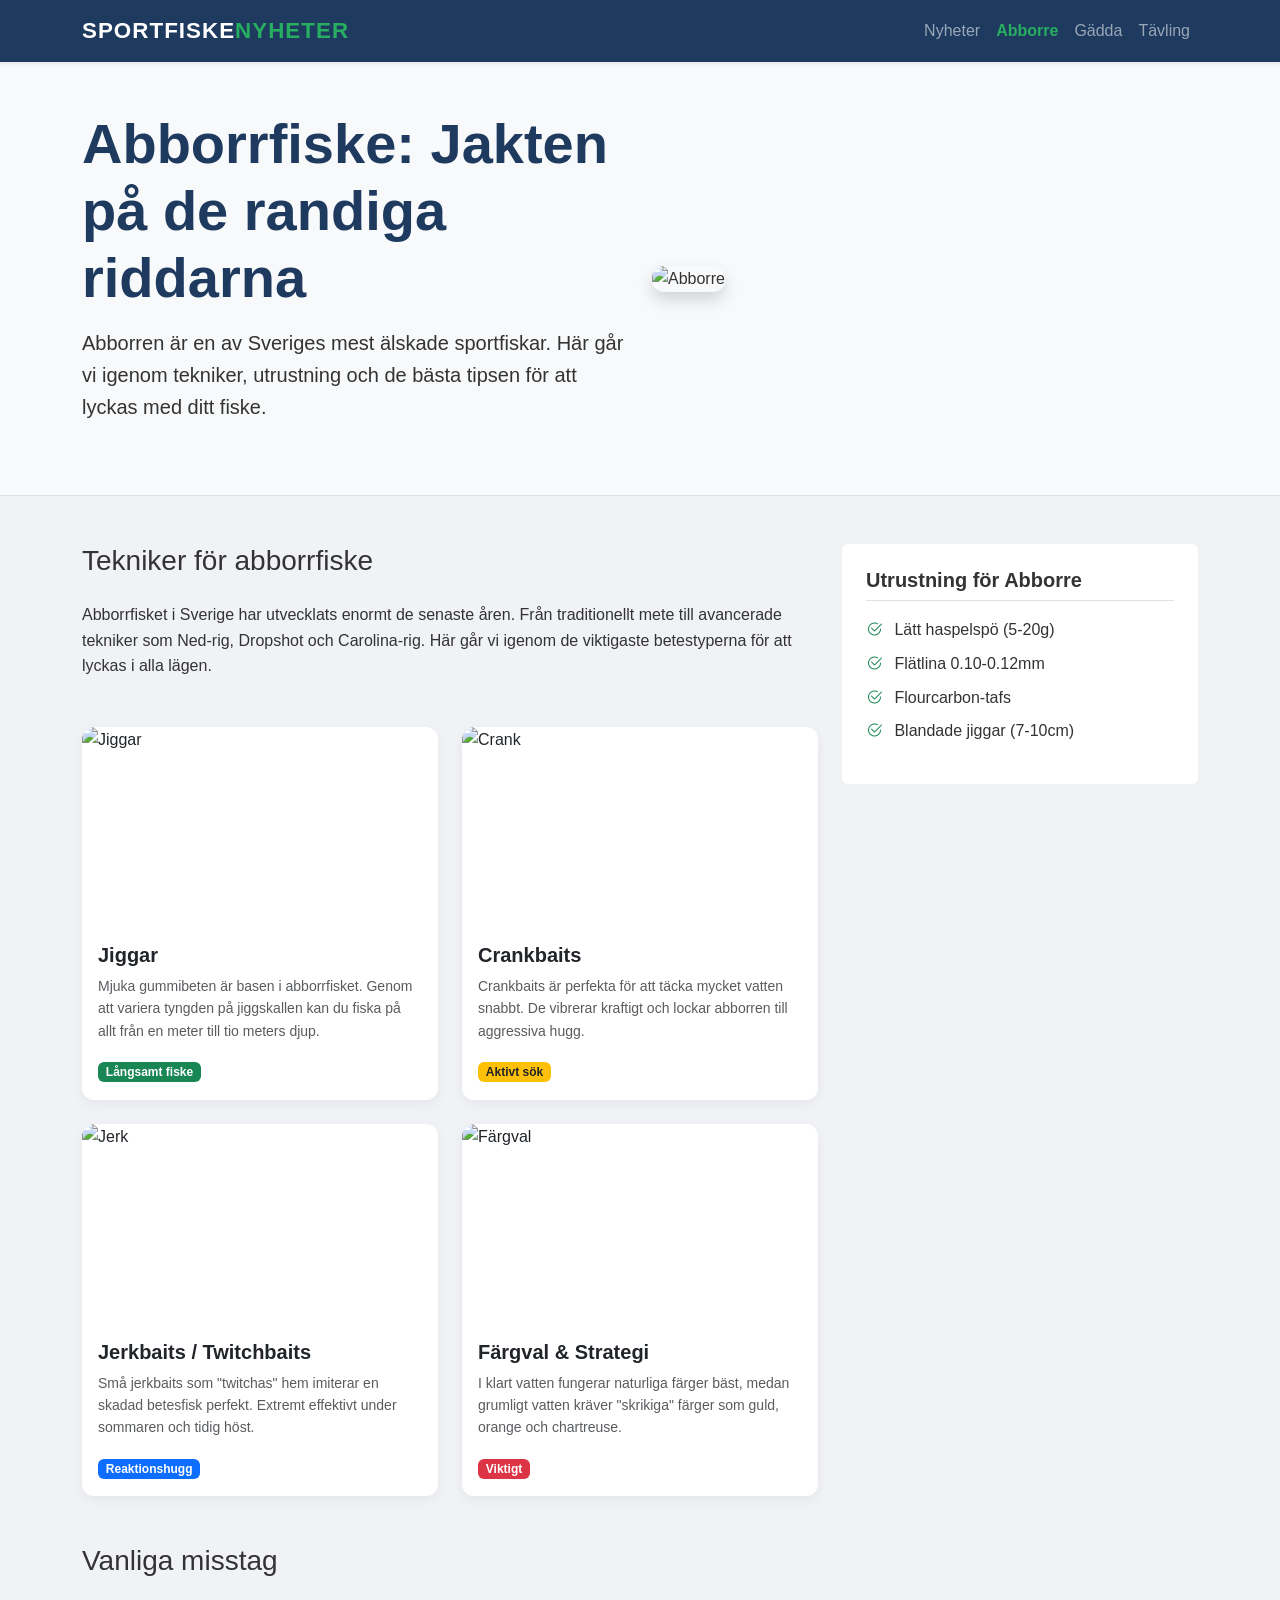
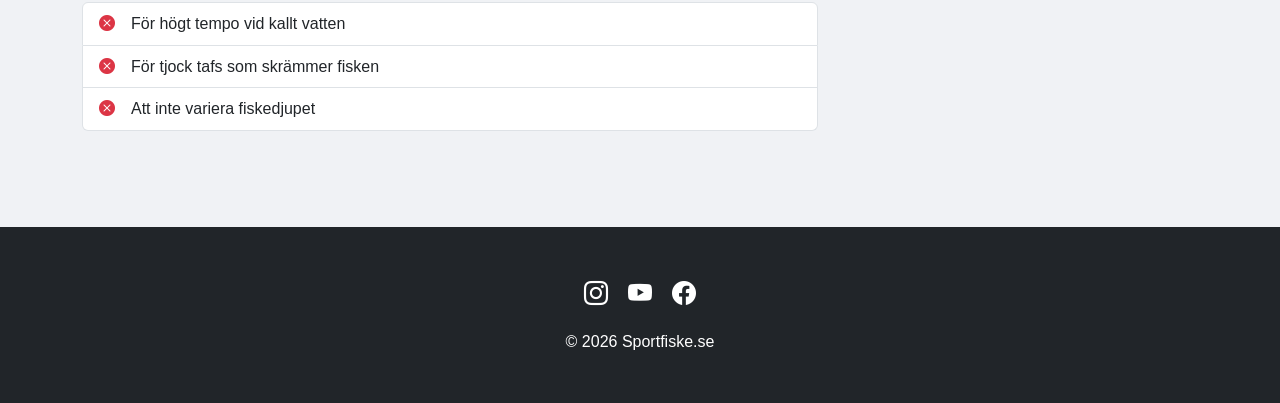
==== abborre.html @ f79cb2de "created abborre and gadda pages" ====
<!DOCTYPE html>
<html lang="sv">
<head>
    <meta charset="UTF-8">
    <meta name="viewport" content="width=device-width, initial-scale=1.0">
    <title>Abborrfiske - Sportfiske Nyheter</title>
    <!-- Bootstrap 5 CSS via CDN -->
    <link href="https://cdn.jsdelivr.net/npm/bootstrap@5.3.2/dist/css/bootstrap.min.css" rel="stylesheet">
    <!-- Bootstrap Icons via CDN -->
    <link rel="stylesheet" href="https://cdn.jsdelivr.net/npm/bootstrap-icons@1.11.1/font/bootstrap-icons.css">
    <!-- Custom CSS -->
    <link rel="stylesheet" href="styles.css">
</head>
<body>

    <!-- Navbar - Identisk navbar på alla sidor för att hålla navigeringen konsekvent -->
    <nav class="navbar navbar-expand-lg navbar-dark shadow-sm">
        <div class="container">
            <a class="navbar-brand logo-text" href="index.html">
                SPORTFISKE<span>NYHETER</span>
            </a>
            <button class="navbar-toggler" type="button" data-bs-toggle="collapse" data-bs-target="#navbarNav" aria-controls="navbarNav" aria-expanded="false" aria-label="Toggle navigation">
                <span class="navbar-toggler-icon"></span>
            </button>
            <div class="collapse navbar-collapse" id="navbarNav">
                <ul class="navbar-nav ms-auto">
                    <li class="nav-item">
                        <a class="nav-link" href="index.html">Nyheter</a>
                    </li>
                    <li class="nav-item">
                        <a class="nav-link active" aria-current="page" href="abborre.html">Abborre</a>
                    </li>
                    <li class="nav-item">
                        <a class="nav-link" href="gadda.html">Gädda</a>
                    </li>
                    <li class="nav-item">
                        <a class="nav-link" href="tavling.html">Tävling</a>
                    </li>
                </ul>
            </div>
        </div>
    </nav>

    <!-- Header - Här har jag valt en ljus header med en bild för att ge sidan lite mer karaktär -->
    <header class="py-5 mb-5 bg-light border-bottom">
        <div class="container">
            <div class="row align-items-center">
                <div class="col-lg-6">
                    <h1 class="display-4 fw-bold mb-3">Abborrfiske: Jakten på de randiga riddarna</h1>
                    <p class="lead mb-4">Abborren är en av Sveriges mest älskade sportfiskar. Här går vi igenom tekniker, utrustning och de bästa tipsen för att lyckas med ditt fiske.</p>
                </div>
                <div class="col-lg-6">
                    <img src="abborre.jpg" class="img-fluid rounded shadow" alt="Abborre">
                </div>
            </div>
        </div>
    </header>

    <!-- Content - Jag delar upp innehållet i två kolumner för att få plats med både info och utrustningstips -->
    <main class="container mb-5">
        <div class="row">
            <div class="col-lg-8">
                <section class="mb-5">
                    <h2 class="h3 mb-4">Tekniker för abborrfiske</h2>
                    <p>Abborrfisket i Sverige har utvecklats enormt de senaste åren. Från traditionellt mete till avancerade tekniker som Ned-rig, Dropshot och Carolina-rig. Här går vi igenom de viktigaste betestyperna för att lyckas i alla lägen.</p>
                </section>

                <div class="row g-4 mb-5">
                    <!-- Sektion: Jiggar - Jag använder cards här för att presentera olika typer av beten -->
                    <div class="col-md-6">
                        <div class="card h-100 overflow-hidden">
                            <img src="abborrejigg.avif" class="card-img-top img-fluid rounded object-fit-cover" style="height: 200px;" alt="Jiggar">
                            <div class="card-body">
                                <h5 class="card-title fw-bold">Jiggar</h5>
                                <p class="card-text small text-muted">Mjuka gummibeten är basen i abborrfisket. Genom att variera tyngden på jiggskallen kan du fiska på allt från en meter till tio meters djup.</p>
                                <span class="badge bg-success">Långsamt fiske</span>
                            </div>
                        </div>
                    </div>
                    <!-- Sektion: Crank -->
                    <div class="col-md-6">
                        <div class="card h-100 overflow-hidden">
                            <img src="abborrecrank.avif" class="card-img-top img-fluid rounded object-fit-cover" style="height: 200px;" alt="Crank">
                            <div class="card-body">
                                <h5 class="card-title fw-bold">Crankbaits</h5>
                                <p class="card-text small text-muted">Crankbaits är perfekta för att täcka mycket vatten snabbt. De vibrerar kraftigt och lockar abborren till aggressiva hugg.</p>
                                <span class="badge bg-warning text-dark">Aktivt sök</span>
                            </div>
                        </div>
                    </div>
                    <!-- Sektion: Jerk -->
                    <div class="col-md-6">
                        <div class="card h-100 overflow-hidden">
                            <img src="abborrejerk.avif" class="card-img-top img-fluid rounded object-fit-cover" style="height: 200px;" alt="Jerk">
                            <div class="card-body">
                                <h5 class="card-title fw-bold">Jerkbaits / Twitchbaits</h5>
                                <p class="card-text small text-muted">Små jerkbaits som "twitchas" hem imiterar en skadad betesfisk perfekt. Extremt effektivt under sommaren och tidig höst.</p>
                                <span class="badge bg-primary">Reaktionshugg</span>
                            </div>
                        </div>
                    </div>
                    <!-- Sektion: Färgval -->
                    <div class="col-md-6">
                        <div class="card h-100 overflow-hidden">
                            <img src="abborrecolurful.jpeg" class="card-img-top img-fluid rounded object-fit-cover" style="height: 200px;" alt="Färgval">
                            <div class="card-body">
                                <h5 class="card-title fw-bold">Färgval & Strategi</h5>
                                <p class="card-text small text-muted">I klart vatten fungerar naturliga färger bäst, medan grumligt vatten kräver "skrikiga" färger som guld, orange och chartreuse.</p>
                                <span class="badge bg-danger">Viktigt</span>
                            </div>
                        </div>
                    </div>
                </div>

                <!-- Vanliga misstag -->
                <section class="mb-5">
                    <h2 class="h3 mb-4">Vanliga misstag</h2>
                    <ul class="list-group border-0">
                        <li class="list-group-item d-flex align-items-center"><i class="bi bi-x-circle-fill text-danger me-3"></i> För högt tempo vid kallt vatten</li>
                        <li class="list-group-item d-flex align-items-center"><i class="bi bi-x-circle-fill text-danger me-3"></i> För tjock tafs som skrämmer fisken</li>
                        <li class="list-group-item d-flex align-items-center"><i class="bi bi-x-circle-fill text-danger me-3"></i> Att inte variera fiskedjupet</li>
                    </ul>
                </section>
            </div>

            <div class="col-lg-4">
                <!-- Sidebar - Här har jag lagt till en lista på bra utrustning för abborre -->
                <div class="p-4 bg-white rounded">
                    <h3 class="h5 mb-3 fw-bold border-bottom pb-2">Utrustning för Abborre</h3>
                    <ul class="list-unstyled">
                        <li class="mb-2"><i class="bi bi-check2-circle text-success me-2"></i> Lätt haspelspö (5-20g)</li>
                        <li class="mb-2"><i class="bi bi-check2-circle text-success me-2"></i> Flätlina 0.10-0.12mm</li>
                        <li class="mb-2"><i class="bi bi-check2-circle text-success me-2"></i> Flourcarbon-tafs</li>
                        <li class="mb-2"><i class="bi bi-check2-circle text-success me-2"></i> Blandade jiggar (7-10cm)</li>
                    </ul>
                </div>
            </div>
        </div>
    </main>

    <!-- Footer -->
    <footer class="bg-dark text-white py-5 text-center mt-5">
        <div class="container">
            <div class="mb-3">
                <a href="#" class="text-white me-3 text-decoration-none"><i class="bi bi-instagram fs-4"></i></a>
                <a href="#" class="text-white me-3 text-decoration-none"><i class="bi bi-youtube fs-4"></i></a>
                <a href="#" class="text-white text-decoration-none"><i class="bi bi-facebook fs-4"></i></a>
            </div>
            <p class="mb-0">&copy; 2026 Sportfiske.se</p>
        </div>
    </footer>

    <!-- Bootstrap 5 JS via CDN -->
    <script src="https://cdn.jsdelivr.net/npm/bootstrap@5.3.2/dist/js/bootstrap.bundle.min.js"></script>
</body>
</html>
---- styles.css ----
/* Custom styles for Sportfiske Nyheter */

body {
    font-family: 'Segoe UI', Roboto, Helvetica, Arial, sans-serif;
    background-color: #f0f2f5;
    color: #333;
    line-height: 1.6;
}

/* Den här färgen valde jag för att den känns seriös och passar sportfiske-temat */
h1, h2, h3, h4, h5, h6 {
    font-weight: 700;
    color: #1E3A5F;
}

.logo-text {
    font-weight: 800;
    font-size: 1.4rem;
    letter-spacing: 1px;
    color: white;
}

.logo-text span {
    color: #27ae60;
}

section {
    margin-bottom: 40px;
}

/* Jag valde en gradient här för att navbaren ska kännas lite modernare */
.navbar {
    background: #1E3A5F;
    box-shadow: 0 4px 15px rgba(0,0,0,0.2);
}

.navbar-brand {
    font-weight: 700;
    letter-spacing: 1px;
}

.nav-link {
    transition: 0.2s;
}

.nav-link:hover {
    color: #27ae60 !important;
}

.nav-link.active {
    color: #27ae60 !important;
    font-weight: 600;
}

/* Här fixar jag så att texten i hero-sektionen alltid hamnar längst ner i bilden */
.hero-section {
    position: relative;
    background: url('abborre.jpg');
    background-size: cover;
    background-position: center;
    color: white;
    height: 400px;
    display: flex;
    align-items: flex-end;
    padding-bottom: 60px;
    margin-bottom: 0;
}

.hero-section::before {
    content: "";
    position: absolute;
    inset: 0;
    background: rgba(0,0,0,0.75); /* starkare än tidigare */
}

.hero-section .container {
    position: relative;
    z-index: 2;
}

.hero-section h1 {
    color: #ffffff;
    font-weight: 800;
    text-shadow: 0 3px 15px rgba(0,0,0,0.8);
}

.hero-section p {
    color: #f1f1f1;
    font-size: 1.1rem;
}

.object-fit-cover {
    object-fit: cover;
}

/* Förbättrade cards */
.card {
    border-radius: 12px;
    border: none;
    box-shadow: 0 4px 12px rgba(0,0,0,0.05);
    transition: all 0.3s ease;
}

/* Här sätter jag lite hover-effekt på cards för att få mer liv i sidan när man hovrar */
.card:hover {
    transform: translateY(-6px);
    box-shadow: 0 15px 30px rgba(0,0,0,0.15);
    cursor: pointer;
}

/* Sidebar styling */
aside .bg-white, aside .card {
    box-shadow: 0 10px 25px rgba(0,0,0,0.08) !important;
}

/* Custom button color to match fishing theme */
/* Den här gröna färgen använder jag för alla knappar för att matcha accentfärgen i loggan */
.btn-success {
    background-color: #27ae60;
    border-color: #27ae60;
    padding: 10px 20px;
    font-weight: 600;
    border-radius: 8px;
    transition: all 0.2s ease;
}

.btn-success:hover {
    background-color: #219150;
    border-color: #219150;
    transform: scale(1.02);
}

/* Bildjusteringar */
.img-fluid.rounded {
    border-radius: 12px !important;
}
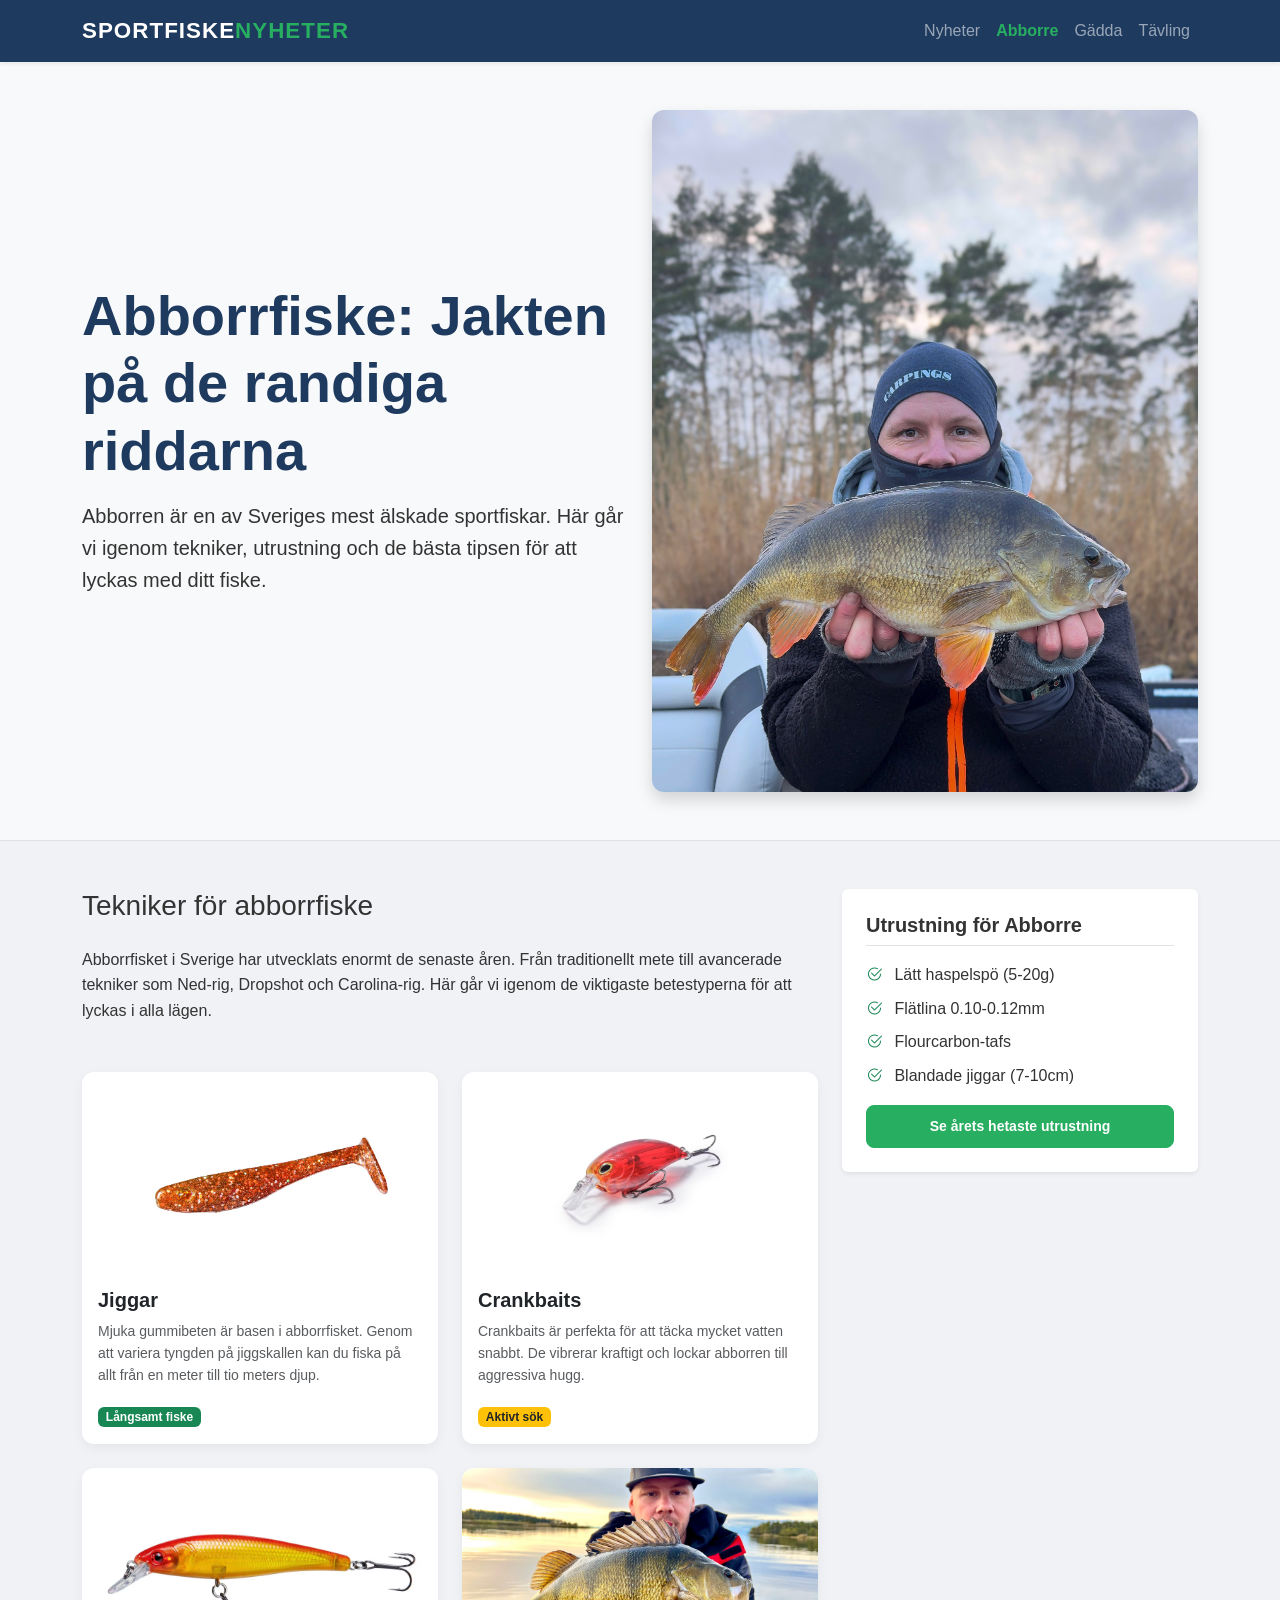
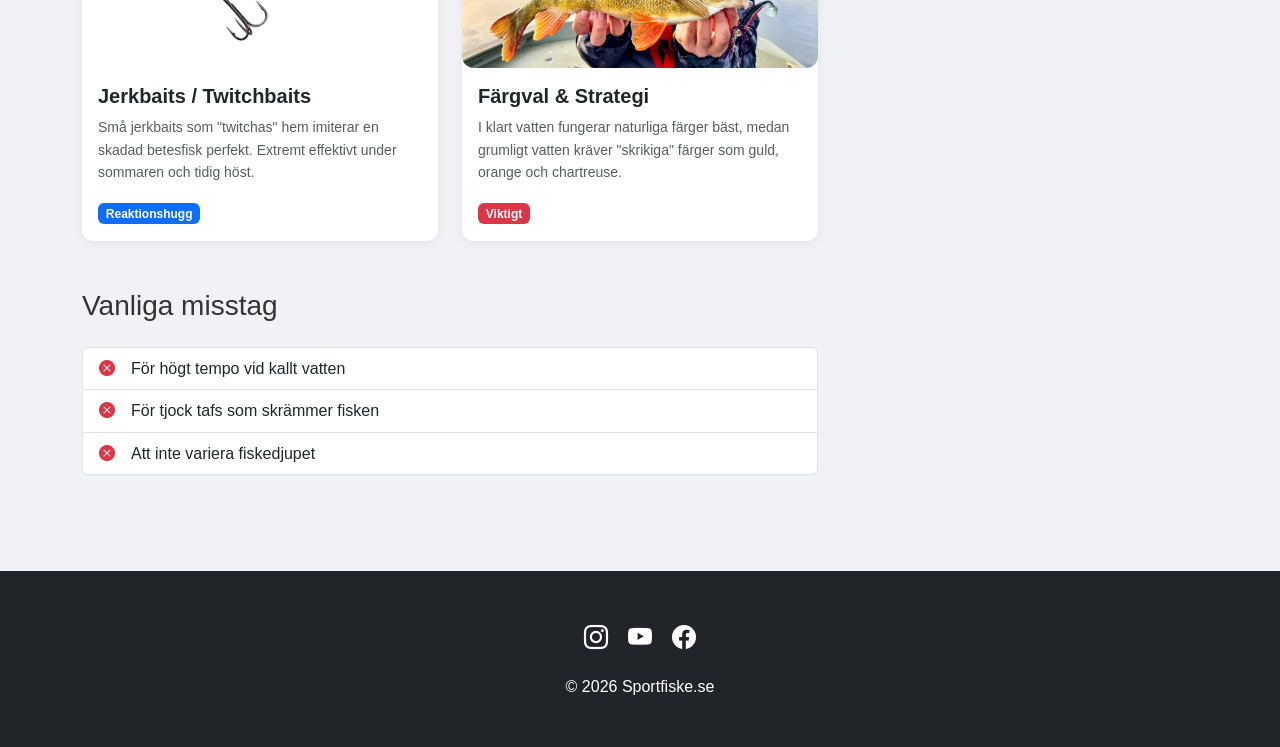
==== commit c0415ef5: "Kopplat samman specifika undersidor (Ekolod/Utrustning) och uppdaterat länkar på tävlingssidan" ====
--- a/abborre.html
+++ b/abborre.html
@@ -125,14 +125,15 @@
 
             <div class="col-lg-4">
                 <!-- Sidebar - Här har jag lagt till en lista på bra utrustning för abborre -->
-                <div class="p-4 bg-white rounded">
+                <div class="p-4 bg-white rounded mb-4 shadow-sm">
                     <h3 class="h5 mb-3 fw-bold border-bottom pb-2">Utrustning för Abborre</h3>
-                    <ul class="list-unstyled">
+                    <ul class="list-unstyled mb-3">
                         <li class="mb-2"><i class="bi bi-check2-circle text-success me-2"></i> Lätt haspelspö (5-20g)</li>
                         <li class="mb-2"><i class="bi bi-check2-circle text-success me-2"></i> Flätlina 0.10-0.12mm</li>
                         <li class="mb-2"><i class="bi bi-check2-circle text-success me-2"></i> Flourcarbon-tafs</li>
                         <li class="mb-2"><i class="bi bi-check2-circle text-success me-2"></i> Blandade jiggar (7-10cm)</li>
                     </ul>
+                    <a href="utrustning.html" class="btn btn-success btn-sm w-100">Se årets hetaste utrustning</a>
                 </div>
             </div>
         </div>
--- a/styles.css
+++ b/styles.css
@@ -134,3 +134,61 @@
 .img-fluid.rounded {
     border-radius: 12px !important;
 }
+
+/* Förbättrad textläsbarhet för artiklar */
+.article-content {
+    line-height: 1.8;
+    font-size: 1.1rem;
+}
+
+.article-content p {
+    margin-bottom: 1.5rem;
+    text-align: justify;
+}
+
+.article-content p:last-child {
+    margin-bottom: 0;
+}
+
+/* Förhandsvisning av artiklar */
+.card-text {
+    line-height: 1.6;
+    margin-bottom: 1rem;
+}
+
+/* Kommentarer styling */
+.comment-text {
+    line-height: 1.6;
+    margin-bottom: 0.5rem;
+}
+
+/* Bättre spacing för formulär */
+.form-label {
+    font-weight: 600;
+    margin-bottom: 0.5rem;
+}
+
+.form-control {
+    border-radius: 8px;
+    border: 2px solid #e9ecef;
+    padding: 12px 16px;
+    font-size: 1rem;
+    line-height: 1.5;
+}
+
+.form-control:focus {
+    border-color: #27ae60;
+    box-shadow: 0 0 0 0.2rem rgba(39, 174, 96, 0.25);
+}
+
+/* Responsiv textjustering */
+@media (max-width: 768px) {
+    .article-content {
+        font-size: 1rem;
+        line-height: 1.7;
+    }
+    
+    .article-content p {
+        margin-bottom: 1.2rem;
+    }
+}
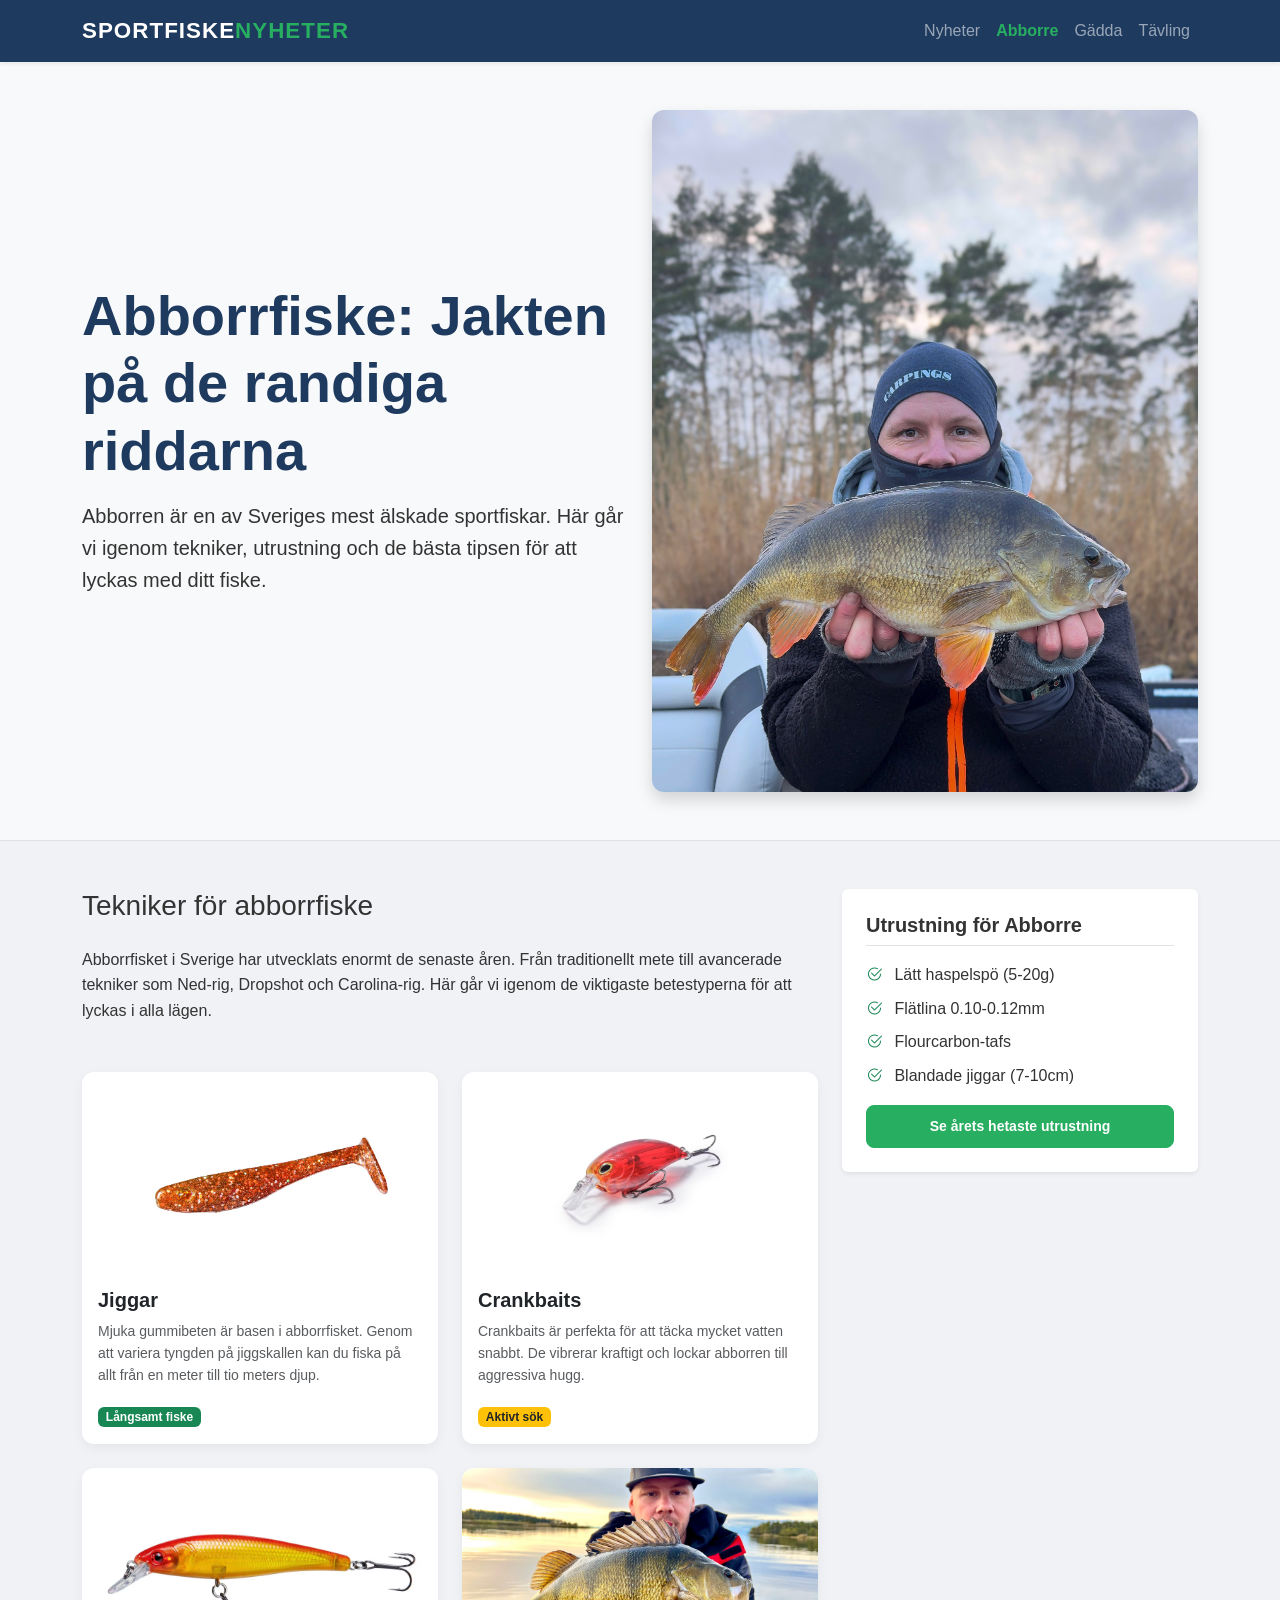
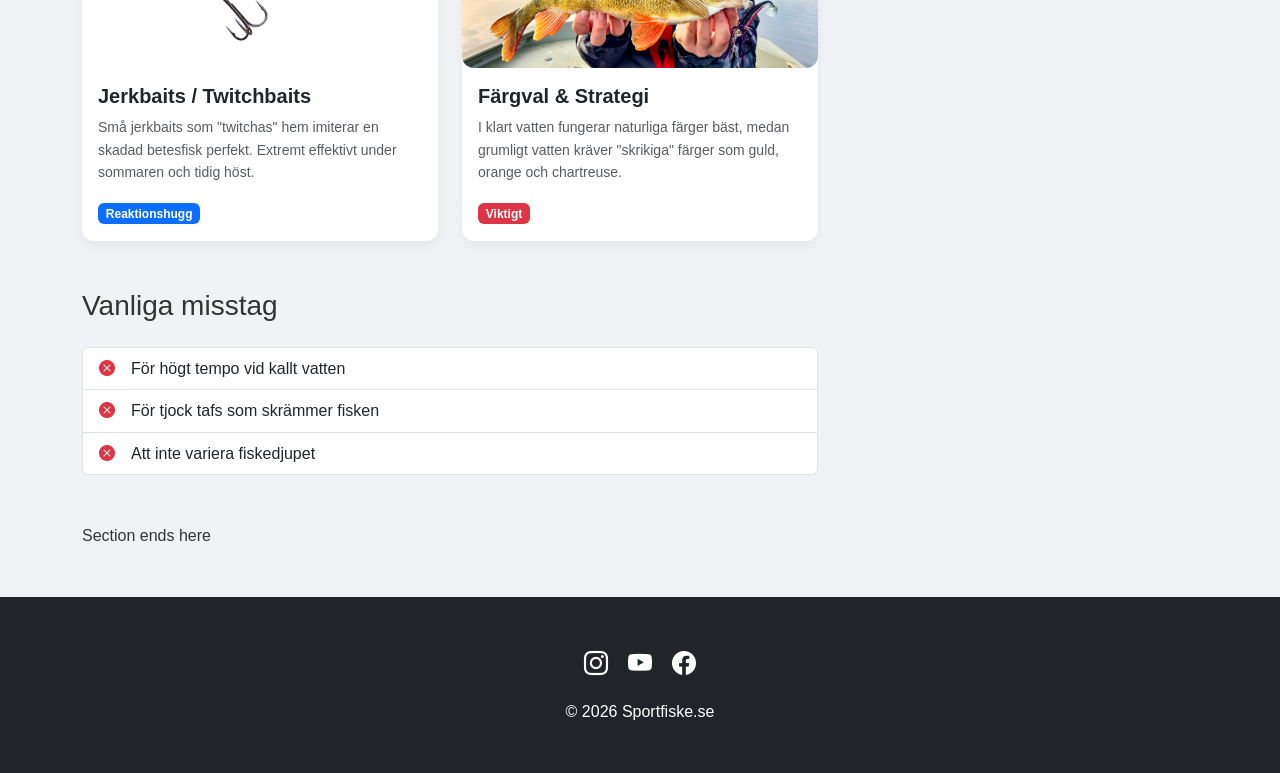
==== commit 28a70e69: "Lagt till pedagogiska kommentarer i HTML- och CSS-filer för att förklara strukturen" ====
--- a/abborre.html
+++ b/abborre.html
@@ -1,19 +1,20 @@
 <!DOCTYPE html>
 <html lang="sv">
 <head>
+    <!-- Den här sidan är tillägnad allt som rör abborrfiske -->
     <meta charset="UTF-8">
     <meta name="viewport" content="width=device-width, initial-scale=1.0">
     <title>Abborrfiske - Sportfiske Nyheter</title>
-    <!-- Bootstrap 5 CSS via CDN -->
+    <!-- Standard Bootstrap för att sidan ska fungera bra även på mobilen -->
     <link href="https://cdn.jsdelivr.net/npm/bootstrap@5.3.2/dist/css/bootstrap.min.css" rel="stylesheet">
-    <!-- Bootstrap Icons via CDN -->
+    <!-- Ikoner för att göra listor och knappar lite snyggare -->
     <link rel="stylesheet" href="https://cdn.jsdelivr.net/npm/bootstrap-icons@1.11.1/font/bootstrap-icons.css">
-    <!-- Custom CSS -->
+    <!-- Min CSS för att få till den mörkblå färgen och typsnitten -->
     <link rel="stylesheet" href="styles.css">
 </head>
 <body>
 
-    <!-- Navbar - Identisk navbar på alla sidor för att hålla navigeringen konsekvent -->
+    <!-- Menyn - Likadan som på alla andra sidor -->
     <nav class="navbar navbar-expand-lg navbar-dark shadow-sm">
         <div class="container">
             <a class="navbar-brand logo-text" href="index.html">
@@ -41,7 +42,7 @@
         </div>
     </nav>
 
-    <!-- Header - Här har jag valt en ljus header med en bild för att ge sidan lite mer karaktär -->
+    <!-- Sidhuvud med en introduktion till abborrfiske -->
     <header class="py-5 mb-5 bg-light border-bottom">
         <div class="container">
             <div class="row align-items-center">
@@ -56,7 +57,7 @@
         </div>
     </header>
 
-    <!-- Content - Jag delar upp innehållet i två kolumner för att få plats med både info och utrustningstips -->
+    <!-- Huvudinnehåll - Olika tekniker och tips -->
     <main class="container mb-5">
         <div class="row">
             <div class="col-lg-8">
@@ -65,8 +66,9 @@
                     <p>Abborrfisket i Sverige har utvecklats enormt de senaste åren. Från traditionellt mete till avancerade tekniker som Ned-rig, Dropshot och Carolina-rig. Här går vi igenom de viktigaste betestyperna för att lyckas i alla lägen.</p>
                 </section>
 
+                <!-- Här visar jag olika betestyper med bilder och korta förklaringar -->
                 <div class="row g-4 mb-5">
-                    <!-- Sektion: Jiggar - Jag använder cards här för att presentera olika typer av beten -->
+                    <!-- Sektion: Jiggar -->
                     <div class="col-md-6">
                         <div class="card h-100 overflow-hidden">
                             <img src="abborrejigg.avif" class="card-img-top img-fluid rounded object-fit-cover" style="height: 200px;" alt="Jiggar">
@@ -112,7 +114,7 @@
                     </div>
                 </div>
 
-                <!-- Vanliga misstag -->
+                <!-- En lista med vanliga misstag att undvika -->
                 <section class="mb-5">
                     <h2 class="h3 mb-4">Vanliga misstag</h2>
                     <ul class="list-group border-0">
@@ -120,11 +122,11 @@
                         <li class="list-group-item d-flex align-items-center"><i class="bi bi-x-circle-fill text-danger me-3"></i> För tjock tafs som skrämmer fisken</li>
                         <li class="list-group-item d-flex align-items-center"><i class="bi bi-x-circle-fill text-danger me-3"></i> Att inte variera fiskedjupet</li>
                     </ul>
-                </section>
+                </section>Section ends here
             </div>
 
+            <!-- Sidomenyn med utrustningstips -->
             <div class="col-lg-4">
-                <!-- Sidebar - Här har jag lagt till en lista på bra utrustning för abborre -->
                 <div class="p-4 bg-white rounded mb-4 shadow-sm">
                     <h3 class="h5 mb-3 fw-bold border-bottom pb-2">Utrustning för Abborre</h3>
                     <ul class="list-unstyled mb-3">
@@ -133,13 +135,14 @@
                         <li class="mb-2"><i class="bi bi-check2-circle text-success me-2"></i> Flourcarbon-tafs</li>
                         <li class="mb-2"><i class="bi bi-check2-circle text-success me-2"></i> Blandade jiggar (7-10cm)</li>
                     </ul>
+                    <!-- Knapp för att läsa mer om utrustning på en separat sida -->
                     <a href="utrustning.html" class="btn btn-success btn-sm w-100">Se årets hetaste utrustning</a>
                 </div>
             </div>
         </div>
     </main>
 
-    <!-- Footer -->
+    <!-- Footer - Samma på alla sidor -->
     <footer class="bg-dark text-white py-5 text-center mt-5">
         <div class="container">
             <div class="mb-3">
@@ -151,7 +154,7 @@
         </div>
     </footer>
 
-    <!-- Bootstrap 5 JS via CDN -->
+    <!-- Bootstrap JS -->
     <script src="https://cdn.jsdelivr.net/npm/bootstrap@5.3.2/dist/js/bootstrap.bundle.min.js"></script>
 </body>
 </html>
--- a/styles.css
+++ b/styles.css
@@ -1,18 +1,20 @@
-/* Custom styles for Sportfiske Nyheter */
+/* Här ligger alla mina egna stilar för Sportfiske Nyheter */
 
 body {
+    /* Jag valde ett typsnitt som är lättläst och en bakgrund som inte är helt vit för att det ska vara skönt för ögonen */
     font-family: 'Segoe UI', Roboto, Helvetica, Arial, sans-serif;
     background-color: #f0f2f5;
     color: #333;
     line-height: 1.6;
 }
 
-/* Den här färgen valde jag för att den känns seriös och passar sportfiske-temat */
+/* Den här mörkblå färgen valde jag för rubrikerna för att den känns seriös och passar sportfiske-temat */
 h1, h2, h3, h4, h5, h6 {
     font-weight: 700;
     color: #1E3A5F;
 }
 
+/* Styling för text-loggan uppe i hörnet */
 .logo-text {
     font-weight: 800;
     font-size: 1.4rem;
@@ -20,15 +22,17 @@
     color: white;
 }
 
+/* Den gröna färgen i loggan för att ge lite liv */
 .logo-text span {
     color: #27ae60;
 }
 
+/* Jag lägger lite mellanrum mellan sektionerna så det inte ser så ihoptryckt ut */
 section {
     margin-bottom: 40px;
 }
 
-/* Jag valde en gradient här för att navbaren ska kännas lite modernare */
+/* Jag valde en gradient här för att navbaren ska kännas lite modernare och har lagt till en skugga */
 .navbar {
     background: #1E3A5F;
     box-shadow: 0 4px 15px rgba(0,0,0,0.2);
@@ -39,6 +43,7 @@
     letter-spacing: 1px;
 }
 
+/* En mjuk övergång när man hovrar över länkarna i menyn */
 .nav-link {
     transition: 0.2s;
 }
@@ -47,12 +52,13 @@
     color: #27ae60 !important;
 }
 
+/* Den aktiva länken i menyn får samma gröna färg */
 .nav-link.active {
     color: #27ae60 !important;
     font-weight: 600;
 }
 
-/* Här fixar jag så att texten i hero-sektionen alltid hamnar längst ner i bilden */
+/* Här fixar jag så att texten i hero-sektionen (den stora bilden) hamnar snyggt längst ner */
 .hero-section {
     position: relative;
     background: url('abborre.jpg');
@@ -66,11 +72,12 @@
     margin-bottom: 0;
 }
 
+/* Jag lägger ett mörkt lager över bilden så att den vita texten syns ordentligt */
 .hero-section::before {
     content: "";
     position: absolute;
     inset: 0;
-    background: rgba(0,0,0,0.75); /* starkare än tidigare */
+    background: rgba(0,0,0,0.75); /* Jag gjorde det här lite starkare för bättre läsbarhet */
 }
 
 .hero-section .container {
@@ -89,11 +96,12 @@
     font-size: 1.1rem;
 }
 
+/* Gör så att bilder fyller ut sin behållare utan att bli utdragna */
 .object-fit-cover {
     object-fit: cover;
 }
 
-/* Förbättrade cards */
+/* Mina egna inställningar för korten (artiklarna) för att få runda hörn och en svag skugga */
 .card {
     border-radius: 12px;
     border: none;
@@ -101,20 +109,19 @@
     transition: all 0.3s ease;
 }
 
-/* Här sätter jag lite hover-effekt på cards för att få mer liv i sidan när man hovrar */
+/* Här sätter jag lite hover-effekt på cards för att få mer liv i sidan, det ser proffsigare ut när de lyfter lite */
 .card:hover {
     transform: translateY(-6px);
     box-shadow: 0 15px 30px rgba(0,0,0,0.15);
     cursor: pointer;
 }
 
-/* Sidebar styling */
+/* Skugga för sidomenyn */
 aside .bg-white, aside .card {
     box-shadow: 0 10px 25px rgba(0,0,0,0.08) !important;
 }
 
-/* Custom button color to match fishing theme */
-/* Den här gröna färgen använder jag för alla knappar för att matcha accentfärgen i loggan */
+/* Den här gröna färgen använder jag för de viktigaste knapparna för att matcha loggan */
 .btn-success {
     background-color: #27ae60;
     border-color: #27ae60;
@@ -124,71 +131,14 @@
     transition: all 0.2s ease;
 }
 
+/* En liten förstoring när man hovrar över knappen så den känns interaktiv */
 .btn-success:hover {
     background-color: #219150;
     border-color: #219150;
     transform: scale(1.02);
 }
 
-/* Bildjusteringar */
+/* Ser till att alla rundade bilder i korten har samma radie som själva kortet */
 .img-fluid.rounded {
     border-radius: 12px !important;
 }
-
-/* Förbättrad textläsbarhet för artiklar */
-.article-content {
-    line-height: 1.8;
-    font-size: 1.1rem;
-}
-
-.article-content p {
-    margin-bottom: 1.5rem;
-    text-align: justify;
-}
-
-.article-content p:last-child {
-    margin-bottom: 0;
-}
-
-/* Förhandsvisning av artiklar */
-.card-text {
-    line-height: 1.6;
-    margin-bottom: 1rem;
-}
-
-/* Kommentarer styling */
-.comment-text {
-    line-height: 1.6;
-    margin-bottom: 0.5rem;
-}
-
-/* Bättre spacing för formulär */
-.form-label {
-    font-weight: 600;
-    margin-bottom: 0.5rem;
-}
-
-.form-control {
-    border-radius: 8px;
-    border: 2px solid #e9ecef;
-    padding: 12px 16px;
-    font-size: 1rem;
-    line-height: 1.5;
-}
-
-.form-control:focus {
-    border-color: #27ae60;
-    box-shadow: 0 0 0 0.2rem rgba(39, 174, 96, 0.25);
-}
-
-/* Responsiv textjustering */
-@media (max-width: 768px) {
-    .article-content {
-        font-size: 1rem;
-        line-height: 1.7;
-    }
-    
-    .article-content p {
-        margin-bottom: 1.2rem;
-    }
-}
